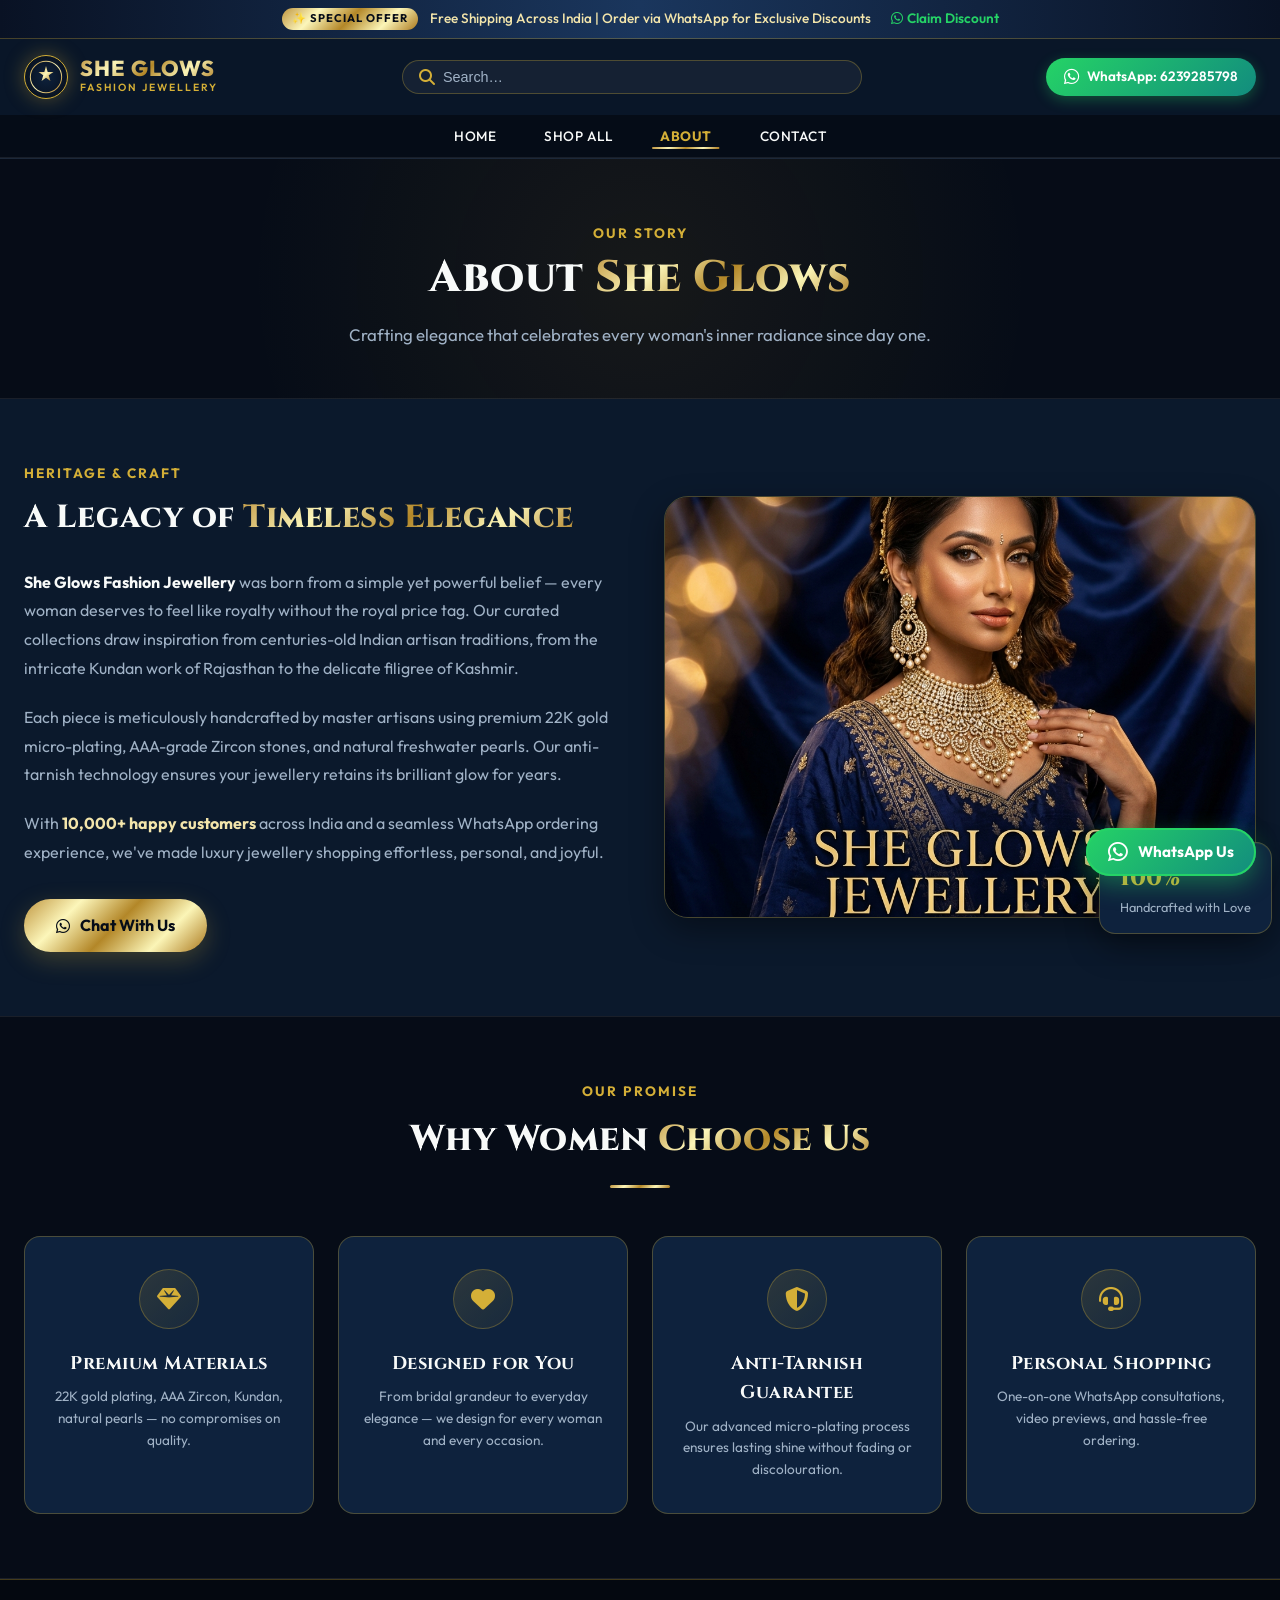
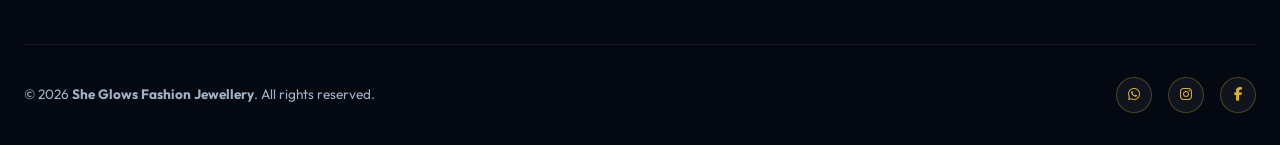
==== about.html @ 3bfb8722 "Initial commit: She Glows luxury e-commerce website with secure admin panel" ====
<!DOCTYPE html>
<html lang="en">
<head>
  <meta charset="UTF-8">
  <meta name="viewport" content="width=device-width, initial-scale=1.0">
  <title>About Us — She Glows Fashion Jewellery</title>
  <meta name="description" content="Learn about She Glows Fashion Jewellery — our heritage, craftsmanship, and mission to make every woman glow with royal handcrafted jewellery.">
  <link rel="icon" type="image/png" href="images/cat_jhumkis.png">
  <link rel="preconnect" href="https://fonts.googleapis.com">
  <link rel="preconnect" href="https://fonts.gstatic.com" crossorigin>
  <link href="https://fonts.googleapis.com/css2?family=Cinzel:wght@400;600;700;800;900&family=Outfit:wght@300;400;500;600;700&display=swap" rel="stylesheet">
  <link rel="stylesheet" href="https://cdnjs.cloudflare.com/ajax/libs/font-awesome/6.4.0/css/all.min.css">
  <link rel="stylesheet" href="css/styles.css">
</head>
<body>

  <!-- Announcement Ticker -->
  <div class="announcement-bar">
    <div class="container ticker-wrap">
      <div class="ticker-content">
        <span class="ticker-badge">✨ Special Offer</span>
        <span>Free Shipping Across India | Order via WhatsApp for Exclusive Discounts</span>
        <a href="https://wa.me/916239285798" target="_blank" class="ticker-wa-link"><i class="fab fa-whatsapp"></i> Claim Discount</a>
      </div>
    </div>
  </div>

  <!-- Header -->
  <header class="main-header">
    <div class="container header-container">
      <a href="index.html" class="brand-logo">
        <div class="logo-emblem"><svg viewBox="0 0 100 100" fill="none"><circle cx="50" cy="50" r="46" stroke="url(#gG)" stroke-width="3"/><path d="M50 18 L55 35 L72 35 L58 45 L63 62 L50 52 L37 62 L42 45 L28 35 L45 35 Z" fill="url(#gG)"/><defs><linearGradient id="gG" x1="0%" y1="0%" x2="100%" y2="100%"><stop offset="0%" stop-color="#BF953F"/><stop offset="50%" stop-color="#FCF6BA"/><stop offset="100%" stop-color="#AA771C"/></linearGradient></defs></svg></div>
        <div class="brand-title-group"><span class="brand-name gold-text">SHE GLOWS</span><span class="brand-tagline">Fashion Jewellery</span></div>
      </a>
      <div class="search-wrapper">
        <div class="search-box"><i class="fas fa-search search-btn"></i><input type="text" id="search-input" class="search-input" placeholder="Search…" autocomplete="off"></div>
        <div id="search-results-dropdown" class="search-results-dropdown"></div>
      </div>
      <div class="header-actions">
        <a href="https://wa.me/916239285798" target="_blank" rel="noopener" class="contact-whatsapp-btn"><i class="fab fa-whatsapp" style="font-size:1.1rem;"></i><span>WhatsApp: 6239285798</span></a>
        <button class="mobile-nav-toggle" onclick="toggleMobileNav()"><i class="fas fa-bars"></i></button>
      </div>
    </div>
    <nav class="category-nav-bar">
      <div class="container">
        <ul class="cat-menu-list">
          <li class="cat-menu-item"><a href="index.html">Home</a></li>
          <li class="cat-menu-item"><a href="shop.html">Shop All</a></li>
          <li class="cat-menu-item"><a href="about.html" class="active-page">About</a></li>
          <li class="cat-menu-item"><a href="contact.html">Contact</a></li>
        </ul>
      </div>
    </nav>
  </header>

  <!-- Page Hero -->
  <section class="page-hero">
    <div class="container">
      <div class="page-hero-content">
        <span class="section-tag">Our Story</span>
        <h1 class="page-hero-title">About <span class="gold-text">She Glows</span></h1>
        <p class="page-hero-subtitle">Crafting elegance that celebrates every woman's inner radiance since day one.</p>
      </div>
    </div>
  </section>

  <!-- About Content -->
  <section style="padding: 4rem 0; background: var(--bg-secondary);">
    <div class="container">
      <div style="display: grid; grid-template-columns: 1fr 1fr; gap: 3rem; align-items: center;">
        <!-- Story Text -->
        <div>
          <span class="section-tag" style="text-align: left; display: block;">Heritage & Craft</span>
          <h2 style="font-family: 'Cinzel'; font-size: 2rem; font-weight: 800; margin-bottom: 1.5rem;">A Legacy of <span class="gold-text">Timeless Elegance</span></h2>
          <p style="color: var(--text-muted); margin-bottom: 1.25rem; line-height: 1.8;">
            <strong style="color: var(--text-light);">She Glows Fashion Jewellery</strong> was born from a simple yet powerful belief — every woman deserves to feel like royalty without the royal price tag. Our curated collections draw inspiration from centuries-old Indian artisan traditions, from the intricate Kundan work of Rajasthan to the delicate filigree of Kashmir.
          </p>
          <p style="color: var(--text-muted); margin-bottom: 1.25rem; line-height: 1.8;">
            Each piece is meticulously handcrafted by master artisans using premium 22K gold micro-plating, AAA-grade Zircon stones, and natural freshwater pearls. Our anti-tarnish technology ensures your jewellery retains its brilliant glow for years.
          </p>
          <p style="color: var(--text-muted); margin-bottom: 2rem; line-height: 1.8;">
            With <strong style="color: var(--gold-secondary);">10,000+ happy customers</strong> across India and a seamless WhatsApp ordering experience, we've made luxury jewellery shopping effortless, personal, and joyful.
          </p>
          <a href="https://wa.me/916239285798?text=Hi%20She%20Glows,%20tell%20me%20more%20about%20your%20brand!" target="_blank" class="btn-gold-primary" style="display: inline-flex;">
            <i class="fab fa-whatsapp"></i> Chat With Us
          </a>
        </div>
        <!-- Visual -->
        <div style="position: relative;">
          <div style="border-radius: var(--radius-lg); overflow: hidden; border: 1px solid var(--border-gold); box-shadow: var(--shadow-card);">
            <img src="images/hero_banner.png" alt="She Glows Artisan Craftsmanship" style="width: 100%; height: 420px; object-fit: cover;">
          </div>
          <div style="position: absolute; bottom: -16px; right: -16px; background: var(--bg-card); border: 1px solid var(--border-gold); padding: 16px 20px; border-radius: var(--radius-md); box-shadow: var(--shadow-card);">
            <div style="font-size: 1.5rem; font-weight: 800; color: var(--gold-primary); font-family: 'Cinzel';">100%</div>
            <div style="font-size: 0.8rem; color: var(--text-muted);">Handcrafted with Love</div>
          </div>
        </div>
      </div>
    </div>
  </section>

  <!-- Values Grid -->
  <section class="features-section">
    <div class="container">
      <div class="section-header">
        <span class="section-tag">Our Promise</span>
        <h2 class="section-title">Why Women <span class="gold-text">Choose Us</span></h2>
        <div class="section-divider"></div>
      </div>
      <div class="features-grid">
        <div class="feature-box">
          <div class="feature-icon-circle"><i class="fas fa-gem"></i></div>
          <h4>Premium Materials</h4>
          <p>22K gold plating, AAA Zircon, Kundan, natural pearls — no compromises on quality.</p>
        </div>
        <div class="feature-box">
          <div class="feature-icon-circle"><i class="fas fa-heart"></i></div>
          <h4>Designed for You</h4>
          <p>From bridal grandeur to everyday elegance — we design for every woman and every occasion.</p>
        </div>
        <div class="feature-box">
          <div class="feature-icon-circle"><i class="fas fa-shield-alt"></i></div>
          <h4>Anti-Tarnish Guarantee</h4>
          <p>Our advanced micro-plating process ensures lasting shine without fading or discolouration.</p>
        </div>
        <div class="feature-box">
          <div class="feature-icon-circle"><i class="fas fa-headset"></i></div>
          <h4>Personal Shopping</h4>
          <p>One-on-one WhatsApp consultations, video previews, and hassle-free ordering.</p>
        </div>
      </div>
    </div>
  </section>

  <!-- Footer (compact) -->
  <footer class="main-footer">
    <div class="container">
      <div class="footer-bottom" style="padding-top: 2rem;">
        <div>© 2026 <strong>She Glows Fashion Jewellery</strong>. All rights reserved.</div>
        <div class="social-links">
          <a href="https://wa.me/916239285798" target="_blank" class="social-icon"><i class="fab fa-whatsapp"></i></a>
          <a href="#" class="social-icon"><i class="fab fa-instagram"></i></a>
          <a href="#" class="social-icon"><i class="fab fa-facebook-f"></i></a>
        </div>
      </div>
    </div>
  </footer>

  <!-- Floating WhatsApp -->
  <div class="floating-whatsapp-widget">
    <div class="wa-pulse"></div>
    <a href="https://wa.me/916239285798" target="_blank" class="floating-wa-btn"><i class="fab fa-whatsapp" style="font-size:1.4rem;"></i><span>WhatsApp Us</span></a>
  </div>

  <script src="js/store.js"></script>
  <script src="js/main.js"></script>
</body>
</html>
---- css/styles.css ----
/* ==========================================================================
   She Glows - Fashion Jewellery (Luxury Landing Page Styles)
   Inspired by Kushal's | Deep Royal Navy & Metallic Gold Palette
   ========================================================================== */

@import url('https://fonts.googleapis.com/css2?family=Cinzel:wght@400;600;700;800;900&family=Outfit:wght@300;400;500;600;700&family=Playfair+Display:ital,wght@0,600;1,400&display=swap');

:root {
  /* Color Tokens */
  --bg-primary: #060C17;
  --bg-secondary: #0B192C;
  --bg-card: #0E223D;
  --bg-card-hover: #132B4C;
  --bg-glass: rgba(11, 25, 44, 0.85);
  
  --gold-primary: #D4AF37;
  --gold-secondary: #F3E5AB;
  --gold-dark: #AA820A;
  --gold-accent: #E2C044;
  --gold-gradient: linear-gradient(135deg, #BF953F 0%, #FCF6BA 25%, #B38728 50%, #FBF5B7 75%, #AA771C 100%);
  --gold-gradient-soft: linear-gradient(135deg, rgba(212, 175, 55, 0.15) 0%, rgba(226, 192, 68, 0.05) 100%);
  --gold-glow: 0 0 20px rgba(212, 175, 55, 0.35);

  --text-light: #F8FAF9;
  --text-muted: #A0B2C6;
  --text-dark: #060C17;

  --border-gold: rgba(212, 175, 55, 0.3);
  --border-gold-bright: rgba(212, 175, 55, 0.8);
  --border-dark: rgba(255, 255, 255, 0.08);

  --radius-sm: 8px;
  --radius-md: 16px;
  --radius-lg: 24px;
  --radius-full: 9999px;

  --transition-fast: 0.2s cubic-bezier(0.4, 0, 0.2, 1);
  --transition-smooth: 0.35s cubic-bezier(0.16, 1, 0.3, 1);
  
  --shadow-card: 0 12px 32px rgba(0, 0, 0, 0.4), inset 0 1px 0 rgba(255, 255, 255, 0.05);
  --shadow-gold: 0 8px 24px rgba(212, 175, 55, 0.25);
}

/* Reset & Base Setup */
*, *::before, *::after {
  box-sizing: border-box;
  margin: 0;
  padding: 0;
}

html {
  scroll-behavior: smooth;
  font-size: 16px;
}

body {
  font-family: 'Outfit', -apple-system, BlinkMacSystemFont, sans-serif;
  background-color: var(--bg-primary);
  color: var(--text-light);
  line-height: 1.6;
  overflow-x: hidden;
  -webkit-font-smoothing: antialiased;
}

h1, h2, h3, h4, h5, .brand-font {
  font-family: 'Cinzel', serif;
  letter-spacing: 0.5px;
}

a {
  color: inherit;
  text-decoration: none;
  transition: var(--transition-fast);
}

button {
  font-family: inherit;
  cursor: pointer;
  border: none;
  outline: none;
  background: none;
}

img {
  max-width: 100%;
  height: auto;
  display: block;
}

/* Custom Scrollbar */
::-webkit-scrollbar {
  width: 8px;
  height: 8px;
}
::-webkit-scrollbar-track {
  background: var(--bg-primary);
}
::-webkit-scrollbar-thumb {
  background: var(--gold-dark);
  border-radius: 4px;
}
::-webkit-scrollbar-thumb:hover {
  background: var(--gold-primary);
}

/* Gold Gradient Text Class */
.gold-text {
  background: var(--gold-gradient);
  -webkit-background-clip: text;
  -webkit-text-fill-color: transparent;
  display: inline-block;
}

/* Container */
.container {
  width: 100%;
  max-width: 1280px;
  margin: 0 auto;
  padding: 0 1.5rem;
}

/* ==========================================================================
   1. Announcement Ticker
   ========================================================================== */
.announcement-bar {
  background: linear-gradient(90deg, #091224 0%, #1A365D 50%, #091224 100%);
  border-bottom: 1px solid var(--border-gold);
  padding: 8px 0;
  font-size: 0.85rem;
  color: var(--gold-secondary);
  font-weight: 500;
  position: relative;
  z-index: 100;
}

.ticker-wrap {
  display: flex;
  align-items: center;
  justify-content: space-between;
}

.ticker-content {
  display: flex;
  align-items: center;
  gap: 12px;
  margin: 0 auto;
  text-align: center;
}

.ticker-badge {
  background: var(--gold-gradient);
  color: var(--bg-primary);
  padding: 2px 10px;
  border-radius: var(--radius-full);
  font-size: 0.7rem;
  font-weight: 700;
  text-transform: uppercase;
  letter-spacing: 1px;
}

.ticker-wa-link {
  color: #25D366;
  font-weight: 600;
  display: inline-flex;
  align-items: center;
  gap: 4px;
  margin-left: 8px;
}
.ticker-wa-link:hover {
  text-decoration: underline;
}

/* ==========================================================================
   2. Header & Navbar
   ========================================================================== */
.main-header {
  position: sticky;
  top: 0;
  z-index: 99;
  background: var(--bg-glass);
  backdrop-filter: blur(16px);
  -webkit-backdrop-filter: blur(16px);
  border-bottom: 1px solid var(--border-dark);
  transition: var(--transition-smooth);
}

.header-container {
  display: flex;
  align-items: center;
  justify-content: space-between;
  padding: 1rem 1.5rem;
  gap: 1.5rem;
}

/* Logo */
.brand-logo {
  display: flex;
  align-items: center;
  gap: 12px;
  text-decoration: none;
}

.logo-emblem {
  width: 44px;
  height: 44px;
  border-radius: 50%;
  background: radial-gradient(circle, var(--bg-card) 0%, var(--bg-primary) 100%);
  border: 1.5px solid var(--gold-primary);
  display: flex;
  align-items: center;
  justify-content: center;
  padding: 4px;
  box-shadow: var(--gold-glow);
  position: relative;
  overflow: hidden;
}

.logo-emblem svg {
  width: 100%;
  height: 100%;
}

.brand-title-group {
  display: flex;
  flex-direction: column;
}

.brand-name {
  font-size: 1.35rem;
  font-weight: 800;
  line-height: 1.1;
  letter-spacing: 1px;
}

.brand-tagline {
  font-size: 0.65rem;
  text-transform: uppercase;
  letter-spacing: 2px;
  color: var(--gold-primary);
  font-weight: 600;
}

/* Search Bar */
.search-wrapper {
  flex: 1;
  max-width: 460px;
  position: relative;
}

.search-box {
  display: flex;
  align-items: center;
  background: rgba(255, 255, 255, 0.05);
  border: 1px solid var(--border-gold);
  border-radius: var(--radius-full);
  padding: 8px 16px;
  transition: var(--transition-fast);
}

.search-box:focus-within {
  background: rgba(255, 255, 255, 0.08);
  border-color: var(--gold-primary);
  box-shadow: var(--gold-glow);
}

.search-input {
  width: 100%;
  background: transparent;
  border: none;
  outline: none;
  color: var(--text-light);
  font-size: 0.9rem;
  padding-left: 8px;
}

.search-input::placeholder {
  color: var(--text-muted);
}

.search-btn {
  color: var(--gold-primary);
  display: flex;
  align-items: center;
  justify-content: center;
}

/* Search Auto-suggest Dropdown */
.search-results-dropdown {
  position: absolute;
  top: calc(100% + 8px);
  left: 0;
  right: 0;
  background: var(--bg-card);
  border: 1px solid var(--border-gold);
  border-radius: var(--radius-md);
  box-shadow: var(--shadow-card);
  max-height: 360px;
  overflow-y: auto;
  display: none;
  z-index: 150;
  padding: 8px 0;
}
.search-results-dropdown.active {
  display: block;
}

.search-result-item {
  display: flex;
  align-items: center;
  gap: 12px;
  padding: 10px 16px;
  border-bottom: 1px solid var(--border-dark);
  cursor: pointer;
  transition: var(--transition-fast);
}
.search-result-item:hover {
  background: rgba(212, 175, 55, 0.1);
}
.search-result-thumb {
  width: 40px;
  height: 40px;
  border-radius: 8px;
  object-fit: cover;
  border: 1px solid var(--border-gold);
}

/* Header Right Actions */
.header-actions {
  display: flex;
  align-items: center;
  gap: 1.25rem;
}

.contact-whatsapp-btn {
  display: inline-flex;
  align-items: center;
  gap: 8px;
  background: linear-gradient(135deg, #25D366 0%, #128C7E 100%);
  color: #fff;
  padding: 8px 18px;
  border-radius: var(--radius-full);
  font-weight: 600;
  font-size: 0.85rem;
  box-shadow: 0 4px 14px rgba(37, 211, 102, 0.3);
  transition: var(--transition-smooth);
}

.contact-whatsapp-btn:hover {
  transform: translateY(-2px);
  box-shadow: 0 6px 20px rgba(37, 211, 102, 0.45);
}

.icon-action-btn {
  position: relative;
  color: var(--text-light);
  font-size: 1.2rem;
  padding: 8px;
  border-radius: 50%;
  background: rgba(255, 255, 255, 0.04);
  transition: var(--transition-fast);
}
.icon-action-btn:hover {
  color: var(--gold-primary);
  background: rgba(212, 175, 55, 0.15);
}
.badge-count {
  position: absolute;
  top: 2px;
  right: 2px;
  background: var(--gold-gradient);
  color: var(--bg-primary);
  font-size: 0.65rem;
  font-weight: 800;
  width: 18px;
  height: 18px;
  border-radius: 50%;
  display: flex;
  align-items: center;
  justify-content: center;
}

.mobile-nav-toggle {
  display: none;
  font-size: 1.5rem;
  color: var(--gold-primary);
}

/* Sub Navigation Menu */
.category-nav-bar {
  background: rgba(6, 12, 23, 0.95);
  border-bottom: 1px solid var(--border-dark);
  padding: 0.5rem 0;
}

.cat-menu-list {
  display: flex;
  align-items: center;
  justify-content: center;
  gap: 2rem;
  list-style: none;
}

.cat-menu-item a {
  font-size: 0.85rem;
  font-weight: 500;
  letter-spacing: 0.5px;
  color: var(--text-light);
  padding: 4px 8px;
  position: relative;
  text-transform: uppercase;
}

.cat-menu-item a::after {
  content: '';
  position: absolute;
  bottom: 0;
  left: 50%;
  width: 0;
  height: 2px;
  background: var(--gold-gradient);
  transition: var(--transition-fast);
  transform: translateX(-50%);
}

.cat-menu-item a:hover {
  color: var(--gold-primary);
}

.cat-menu-item a:hover::after {
  width: 100%;
}

.cat-menu-item.highlight a {
  color: var(--gold-accent);
  font-weight: 700;
}

/* ==========================================================================
   3. Hero Section
   ========================================================================== */
.hero-section {
  position: relative;
  min-height: 560px;
  display: flex;
  align-items: center;
  padding: 4rem 0;
  background: radial-gradient(circle at 70% 40%, rgba(212, 175, 55, 0.12) 0%, transparent 60%),
              linear-gradient(180deg, var(--bg-primary) 0%, var(--bg-secondary) 100%);
  overflow: hidden;
}

.hero-bg-glow {
  position: absolute;
  top: -100px;
  right: -100px;
  width: 600px;
  height: 600px;
  background: radial-gradient(circle, rgba(212, 175, 55, 0.15) 0%, transparent 70%);
  pointer-events: none;
  filter: blur(40px);
}

.hero-grid {
  display: grid;
  grid-template-columns: 1fr 1fr;
  align-items: center;
  gap: 3rem;
}

.hero-badge {
  display: inline-flex;
  align-items: center;
  gap: 8px;
  padding: 6px 16px;
  border-radius: var(--radius-full);
  background: var(--gold-gradient-soft);
  border: 1px solid var(--border-gold);
  color: var(--gold-secondary);
  font-size: 0.85rem;
  font-weight: 600;
  margin-bottom: 1.5rem;
}

.hero-title {
  font-size: 3.25rem;
  font-weight: 800;
  line-height: 1.15;
  margin-bottom: 1.25rem;
}

.hero-subtitle {
  font-size: 1.15rem;
  color: var(--text-muted);
  margin-bottom: 2rem;
  max-width: 500px;
}

.hero-cta-group {
  display: flex;
  align-items: center;
  gap: 1rem;
  flex-wrap: wrap;
  margin-bottom: 2.5rem;
}

.btn-gold-primary {
  display: inline-flex;
  align-items: center;
  gap: 10px;
  background: var(--gold-gradient);
  color: var(--bg-primary);
  padding: 14px 32px;
  border-radius: var(--radius-full);
  font-weight: 700;
  font-size: 1rem;
  box-shadow: var(--shadow-gold);
  transition: var(--transition-smooth);
}
.btn-gold-primary:hover {
  transform: translateY(-3px);
  box-shadow: 0 12px 30px rgba(212, 175, 55, 0.45);
}

.btn-outline-gold {
  display: inline-flex;
  align-items: center;
  gap: 8px;
  border: 1.5px solid var(--gold-primary);
  color: var(--gold-primary);
  padding: 13px 28px;
  border-radius: var(--radius-full);
  font-weight: 600;
  font-size: 0.95rem;
  transition: var(--transition-smooth);
}
.btn-outline-gold:hover {
  background: rgba(212, 175, 55, 0.15);
  color: #fff;
}

.hero-stats {
  display: flex;
  align-items: center;
  gap: 2.5rem;
  padding-top: 1.5rem;
  border-top: 1px solid var(--border-dark);
}

.stat-item h3 {
  font-size: 1.75rem;
  font-weight: 800;
  color: var(--gold-primary);
  line-height: 1;
}

.stat-item p {
  font-size: 0.8rem;
  color: var(--text-muted);
  text-transform: uppercase;
  letter-spacing: 0.5px;
  margin-top: 4px;
}

/* Hero Visual Banner Frame */
.hero-image-wrapper {
  position: relative;
}

.hero-frame {
  position: relative;
  border-radius: var(--radius-lg);
  overflow: hidden;
  border: 1px solid var(--border-gold);
  box-shadow: 0 20px 50px rgba(0, 0, 0, 0.6), 0 0 30px rgba(212, 175, 55, 0.2);
}

.hero-frame img {
  width: 100%;
  height: 480px;
  object-fit: cover;
  transition: transform 0.8s ease;
}

.hero-frame:hover img {
  transform: scale(1.03);
}

.hero-float-badge {
  position: absolute;
  bottom: -20px;
  left: -20px;
  background: var(--bg-card);
  border: 1px solid var(--border-gold);
  padding: 14px 20px;
  border-radius: var(--radius-md);
  box-shadow: var(--shadow-card);
  display: flex;
  align-items: center;
  gap: 12px;
  z-index: 10;
}

.badge-icon {
  width: 40px;
  height: 40px;
  border-radius: 50%;
  background: var(--gold-gradient-soft);
  color: var(--gold-primary);
  display: flex;
  align-items: center;
  justify-content: center;
  font-size: 1.2rem;
}

/* ==========================================================================
   4. Categories Grid (Kushal's Style UI)
   ========================================================================== */
.categories-section {
  padding: 4rem 0;
  background: var(--bg-primary);
  position: relative;
}

.section-header {
  text-align: center;
  margin-bottom: 3rem;
}

.section-tag {
  color: var(--gold-primary);
  font-size: 0.85rem;
  font-weight: 700;
  text-transform: uppercase;
  letter-spacing: 2px;
  margin-bottom: 0.5rem;
  display: block;
}

.section-title {
  font-size: 2.25rem;
  font-weight: 800;
  color: var(--text-light);
}

.section-divider {
  width: 60px;
  height: 3px;
  background: var(--gold-gradient);
  margin: 1rem auto 0;
  border-radius: 2px;
}

.categories-grid {
  display: grid;
  grid-template-columns: repeat(7, 1fr);
  gap: 1.25rem;
}

.category-card {
  display: flex;
  flex-direction: column;
  align-items: center;
  text-align: center;
  cursor: pointer;
}

.category-avatar-wrap {
  width: 110px;
  height: 110px;
  border-radius: 50%;
  padding: 4px;
  background: var(--bg-card);
  border: 1.5px solid var(--border-gold);
  box-shadow: var(--shadow-card);
  transition: var(--transition-smooth);
  position: relative;
  overflow: hidden;
  margin-bottom: 1rem;
}

.category-avatar-wrap img {
  width: 100%;
  height: 100%;
  border-radius: 50%;
  object-fit: cover;
  transition: transform 0.5s ease;
}

.category-card:hover .category-avatar-wrap {
  border-color: var(--gold-primary);
  box-shadow: var(--gold-glow);
  transform: translateY(-6px);
}

.category-card:hover img {
  transform: scale(1.1);
}

.category-name {
  font-size: 0.95rem;
  font-weight: 600;
  color: var(--text-light);
  transition: var(--transition-fast);
}

.category-card:hover .category-name {
  color: var(--gold-primary);
}

/* ==========================================================================
   5. Featured Collections & Product Grid
   ========================================================================== */
.products-section {
  padding: 4rem 0;
  background: var(--bg-secondary);
  position: relative;
}

/* Category Filter Tabs */
.filter-tabs-wrapper {
  display: flex;
  justify-content: center;
  gap: 0.75rem;
  margin-bottom: 2.5rem;
  flex-wrap: wrap;
}

.tab-btn {
  padding: 10px 22px;
  border-radius: var(--radius-full);
  background: rgba(255, 255, 255, 0.03);
  border: 1px solid var(--border-dark);
  color: var(--text-muted);
  font-size: 0.9rem;
  font-weight: 500;
  transition: var(--transition-fast);
}

.tab-btn:hover {
  border-color: var(--border-gold);
  color: var(--text-light);
}

.tab-btn.active {
  background: var(--gold-gradient);
  color: var(--bg-primary);
  border-color: transparent;
  font-weight: 700;
  box-shadow: var(--shadow-gold);
}

/* Products Grid Layout */
.products-grid {
  display: grid;
  grid-template-columns: repeat(4, 1fr);
  gap: 1.75rem;
}

.product-card {
  background: var(--bg-card);
  border: 1px solid var(--border-gold);
  border-radius: var(--radius-md);
  overflow: hidden;
  box-shadow: var(--shadow-card);
  transition: var(--transition-smooth);
  position: relative;
  display: flex;
  flex-direction: column;
}

.product-card:hover {
  transform: translateY(-8px);
  border-color: var(--gold-primary);
  box-shadow: 0 16px 36px rgba(0, 0, 0, 0.5), 0 0 25px rgba(212, 175, 55, 0.25);
}

.product-image-box {
  position: relative;
  aspect-ratio: 1 / 1;
  overflow: hidden;
  background: #060C17;
}

.product-image-box img {
  width: 100%;
  height: 100%;
  object-fit: cover;
  transition: transform 0.6s ease;
}

.product-card:hover .product-image-box img {
  transform: scale(1.08);
}

.product-tag {
  position: absolute;
  top: 12px;
  left: 12px;
  background: var(--gold-gradient);
  color: var(--bg-primary);
  font-size: 0.7rem;
  font-weight: 800;
  text-transform: uppercase;
  padding: 4px 10px;
  border-radius: 4px;
  letter-spacing: 0.5px;
  z-index: 2;
}

.wishlist-heart-btn {
  position: absolute;
  top: 12px;
  right: 12px;
  width: 34px;
  height: 34px;
  border-radius: 50%;
  background: rgba(6, 12, 23, 0.6);
  backdrop-filter: blur(8px);
  border: 1px solid var(--border-gold);
  color: var(--text-light);
  display: flex;
  align-items: center;
  justify-content: center;
  z-index: 2;
  transition: var(--transition-fast);
}

.wishlist-heart-btn:hover, .wishlist-heart-btn.active {
  color: #FF4757;
  background: rgba(255, 71, 87, 0.15);
  border-color: #FF4757;
}

.quick-view-overlay-btn {
  position: absolute;
  bottom: -40px;
  left: 0;
  right: 0;
  background: rgba(11, 25, 44, 0.95);
  border-top: 1px solid var(--border-gold);
  color: var(--gold-primary);
  padding: 10px 0;
  text-align: center;
  font-size: 0.85rem;
  font-weight: 600;
  transition: bottom 0.3s ease;
}

.product-card:hover .quick-view-overlay-btn {
  bottom: 0;
}

.product-content {
  padding: 1.25rem;
  display: flex;
  flex-direction: column;
  flex: 1;
}

.product-category-sub {
  font-size: 0.75rem;
  color: var(--gold-primary);
  text-transform: uppercase;
  letter-spacing: 1px;
  margin-bottom: 4px;
}

.product-title {
  font-size: 1.05rem;
  font-weight: 700;
  color: var(--text-light);
  margin-bottom: 8px;
  line-height: 1.3;
}

.rating-row {
  display: flex;
  align-items: center;
  gap: 6px;
  font-size: 0.8rem;
  margin-bottom: 12px;
}

.stars {
  color: var(--gold-accent);
}

.rating-count {
  color: var(--text-muted);
}

.price-row {
  display: flex;
  align-items: baseline;
  gap: 8px;
  margin-bottom: 1.25rem;
  margin-top: auto;
}

.price-current {
  font-size: 1.25rem;
  font-weight: 800;
  color: var(--gold-secondary);
}

.price-mrp {
  font-size: 0.85rem;
  color: var(--text-muted);
  text-decoration: line-through;
}

.price-discount {
  font-size: 0.75rem;
  color: #2ED573;
  font-weight: 700;
}

.btn-book-wa {
  display: flex;
  align-items: center;
  justify-content: center;
  gap: 8px;
  width: 100%;
  background: linear-gradient(135deg, #25D366 0%, #128C7E 100%);
  color: #fff;
  padding: 10px 0;
  border-radius: var(--radius-sm);
  font-weight: 700;
  font-size: 0.9rem;
  box-shadow: 0 4px 12px rgba(37, 211, 102, 0.25);
  transition: var(--transition-fast);
}

.btn-book-wa:hover {
  background: linear-gradient(135deg, #22C55E 0%, #0E9F6E 100%);
  box-shadow: 0 6px 18px rgba(37, 211, 102, 0.4);
}

/* ==========================================================================
   6. Luxury Features Section ("Why She Glows")
   ========================================================================== */
.features-section {
  padding: 4rem 0;
  background: var(--bg-primary);
  border-top: 1px solid var(--border-dark);
  border-bottom: 1px solid var(--border-dark);
}

.features-grid {
  display: grid;
  grid-template-columns: repeat(4, 1fr);
  gap: 1.5rem;
}

.feature-box {
  background: var(--bg-card);
  border: 1px solid var(--border-gold);
  border-radius: var(--radius-md);
  padding: 2rem 1.5rem;
  text-align: center;
  transition: var(--transition-smooth);
}

.feature-box:hover {
  transform: translateY(-5px);
  border-color: var(--gold-primary);
  box-shadow: var(--shadow-gold);
}

.feature-icon-circle {
  width: 60px;
  height: 60px;
  border-radius: 50%;
  background: var(--gold-gradient-soft);
  border: 1px solid var(--border-gold);
  color: var(--gold-primary);
  display: flex;
  align-items: center;
  justify-content: center;
  font-size: 1.5rem;
  margin: 0 auto 1.25rem;
}

.feature-box h4 {
  font-size: 1.15rem;
  font-weight: 700;
  margin-bottom: 0.5rem;
  color: var(--text-light);
}

.feature-box p {
  font-size: 0.85rem;
  color: var(--text-muted);
}

/* ==========================================================================
   7. Customer Testimonials
   ========================================================================== */
.testimonials-section {
  padding: 4rem 0;
  background: var(--bg-secondary);
}

.testimonials-grid {
  display: grid;
  grid-template-columns: repeat(3, 1fr);
  gap: 1.75rem;
}

.testimonial-card {
  background: var(--bg-card);
  border: 1px solid var(--border-dark);
  border-radius: var(--radius-md);
  padding: 1.75rem;
  position: relative;
  transition: var(--transition-fast);
}

.testimonial-card:hover {
  border-color: var(--border-gold);
}

.quote-icon {
  font-size: 2rem;
  color: var(--gold-primary);
  line-height: 1;
  margin-bottom: 0.75rem;
}

.testimonial-text {
  font-size: 0.95rem;
  color: var(--text-light);
  font-style: italic;
  margin-bottom: 1.25rem;
}

.user-info {
  display: flex;
  align-items: center;
  gap: 12px;
}

.user-avatar {
  width: 44px;
  height: 44px;
  border-radius: 50%;
  background: var(--gold-gradient);
  color: var(--bg-primary);
  display: flex;
  align-items: center;
  justify-content: center;
  font-weight: 800;
}

.user-details h5 {
  font-size: 0.95rem;
  font-weight: 700;
  color: var(--text-light);
}

.user-details span {
  font-size: 0.75rem;
  color: var(--text-muted);
}

/* ==========================================================================
   8. Floating Action Widget (WhatsApp Sticky)
   ========================================================================== */
.floating-whatsapp-widget {
  position: fixed;
  bottom: 24px;
  right: 24px;
  z-index: 200;
  display: flex;
  align-items: center;
  gap: 10px;
}

.floating-wa-btn {
  display: flex;
  align-items: center;
  gap: 10px;
  background: linear-gradient(135deg, #25D366 0%, #128C7E 100%);
  color: #fff;
  padding: 12px 22px;
  border-radius: var(--radius-full);
  font-weight: 700;
  font-size: 0.95rem;
  box-shadow: 0 8px 24px rgba(37, 211, 102, 0.4);
  transition: var(--transition-smooth);
}

.floating-wa-btn:hover {
  transform: scale(1.05);
  box-shadow: 0 12px 32px rgba(37, 211, 102, 0.6);
}

.wa-pulse {
  position: absolute;
  top: 0;
  right: 0;
  bottom: 0;
  left: 0;
  border-radius: var(--radius-full);
  border: 2px solid #25D366;
  animation: pulseWa 2s infinite;
  pointer-events: none;
}

@keyframes pulseWa {
  0% { transform: scale(1); opacity: 0.8; }
  100% { transform: scale(1.3); opacity: 0; }
}

/* ==========================================================================
   9. Quick View & Order Modal
   ========================================================================== */
.modal-overlay {
  position: fixed;
  top: 0;
  left: 0;
  right: 0;
  bottom: 0;
  background: rgba(6, 12, 23, 0.85);
  backdrop-filter: blur(8px);
  z-index: 300;
  display: flex;
  align-items: center;
  justify-content: center;
  opacity: 0;
  pointer-events: none;
  transition: opacity 0.3s ease;
  padding: 1.5rem;
}

.modal-overlay.active {
  opacity: 1;
  pointer-events: auto;
}

.modal-container {
  background: var(--bg-card);
  border: 1.5px solid var(--border-gold);
  border-radius: var(--radius-lg);
  max-width: 780px;
  width: 100%;
  max-height: 90vh;
  overflow-y: auto;
  box-shadow: var(--shadow-card), var(--gold-glow);
  position: relative;
  transform: translateY(20px);
  transition: transform 0.3s ease;
}

.modal-overlay.active .modal-container {
  transform: translateY(0);
}

.modal-close-btn {
  position: absolute;
  top: 16px;
  right: 16px;
  background: rgba(255, 255, 255, 0.1);
  color: var(--text-light);
  width: 36px;
  height: 36px;
  border-radius: 50%;
  display: flex;
  align-items: center;
  justify-content: center;
  font-size: 1.2rem;
  z-index: 10;
  transition: var(--transition-fast);
}

.modal-close-btn:hover {
  background: var(--gold-primary);
  color: var(--bg-primary);
}

.modal-body {
  display: grid;
  grid-template-columns: 1fr 1fr;
  gap: 2rem;
  padding: 2rem;
}

.modal-product-img {
  width: 100%;
  aspect-ratio: 1 / 1;
  object-fit: cover;
  border-radius: var(--radius-md);
  border: 1px solid var(--border-gold);
}

.modal-product-info {
  display: flex;
  flex-direction: column;
}

.modal-product-title {
  font-size: 1.5rem;
  font-weight: 800;
  color: var(--text-light);
  margin-bottom: 0.5rem;
}

.modal-price-tag {
  font-size: 1.4rem;
  font-weight: 800;
  color: var(--gold-secondary);
  margin-bottom: 1rem;
}

.modal-desc {
  font-size: 0.85rem;
  color: var(--text-muted);
  margin-bottom: 1.5rem;
}

.modal-notes-field {
  width: 100%;
  background: rgba(255, 255, 255, 0.05);
  border: 1px solid var(--border-gold);
  border-radius: var(--radius-sm);
  padding: 10px;
  color: #fff;
  font-size: 0.85rem;
  margin-bottom: 1.5rem;
  resize: none;
}

/* ==========================================================================
   10. Footer Section
   ========================================================================== */
.main-footer {
  background: #040810;
  border-top: 1px solid var(--border-gold);
  padding: 4rem 0 2rem;
}

.footer-grid {
  display: grid;
  grid-template-columns: 2fr 1fr 1fr 1.5fr;
  gap: 3rem;
  margin-bottom: 3rem;
}

.footer-brand p {
  color: var(--text-muted);
  font-size: 0.9rem;
  margin: 1rem 0 1.5rem;
  max-width: 320px;
}

.footer-heading {
  font-size: 1.1rem;
  font-weight: 700;
  color: var(--gold-secondary);
  margin-bottom: 1.25rem;
  position: relative;
}

.footer-links {
  list-style: none;
}

.footer-links li {
  margin-bottom: 0.75rem;
}

.footer-links a {
  color: var(--text-muted);
  font-size: 0.9rem;
}

.footer-links a:hover {
  color: var(--gold-primary);
  padding-left: 4px;
}

.contact-card-box {
  background: var(--bg-card);
  border: 1px solid var(--border-gold);
  border-radius: var(--radius-md);
  padding: 1.25rem;
}

.contact-card-box p {
  font-size: 0.85rem;
  color: var(--text-muted);
  margin-bottom: 1rem;
}

.footer-bottom {
  padding-top: 2rem;
  border-top: 1px solid var(--border-dark);
  display: flex;
  align-items: center;
  justify-content: space-between;
  font-size: 0.85rem;
  color: var(--text-muted);
}

.social-links {
  display: flex;
  gap: 1rem;
}

.social-icon {
  width: 36px;
  height: 36px;
  border-radius: 50%;
  background: rgba(255, 255, 255, 0.05);
  border: 1px solid var(--border-gold);
  color: var(--gold-primary);
  display: flex;
  align-items: center;
  justify-content: center;
  transition: var(--transition-fast);
}

.social-icon:hover {
  background: var(--gold-gradient);
  color: var(--bg-primary);
}

/* ==========================================================================
   11. Media Queries (Mobile & Tablet Responsiveness)
   ========================================================================== */
@media (max-width: 1024px) {
  .categories-grid {
    grid-template-columns: repeat(4, 1fr);
    gap: 1rem;
  }
  .products-grid {
    grid-template-columns: repeat(3, 1fr);
  }
  .footer-grid {
    grid-template-columns: 1fr 1fr;
    gap: 2rem;
  }
}

@media (max-width: 768px) {
  .hero-grid {
    grid-template-columns: 1fr;
    text-align: center;
  }
  .hero-title {
    font-size: 2.25rem;
  }
  .hero-cta-group {
    justify-content: center;
  }
  .hero-stats {
    justify-content: center;
  }
  .categories-grid {
    grid-template-columns: repeat(3, 1fr);
  }
  .products-grid {
    grid-template-columns: repeat(2, 1fr);
  }
  .features-grid {
    grid-template-columns: repeat(2, 1fr);
  }
  .testimonials-grid {
    grid-template-columns: 1fr;
  }
  .mobile-nav-toggle {
    display: block;
  }
  .category-nav-bar {
    display: none;
    position: absolute;
    top: 100%;
    left: 0;
    right: 0;
    box-shadow: 0 10px 30px rgba(0, 0, 0, 0.5);
  }
  .cat-menu-list {
    flex-direction: column;
    gap: 0.75rem;
    padding: 1rem 0;
  }
  .search-wrapper {
    max-width: 200px;
  }
  .contact-whatsapp-btn span {
    display: none;
  }
}

@media (max-width: 480px) {
  .categories-grid {
    grid-template-columns: repeat(2, 1fr);
  }
  .products-grid {
    grid-template-columns: 1fr;
  }
  .features-grid {
    grid-template-columns: 1fr;
  }
  .footer-grid {
    grid-template-columns: 1fr;
  }
  .modal-body {
    grid-template-columns: 1fr;
  }
}

/* ==========================================================================
   12. Multi-Page Layout Additions
   ========================================================================== */

/* Active page indicator in nav */
.active-page {
  color: var(--gold-primary) !important;
  font-weight: 700 !important;
}

.active-page::after {
  width: 100% !important;
}

/* Page Hero (inner pages) */
.page-hero {
  padding: 4rem 0 3rem;
  background:
    radial-gradient(circle at 50% 50%, rgba(212, 175, 55, 0.08) 0%, transparent 60%),
    var(--bg-primary);
  border-bottom: 1px solid var(--border-dark);
  text-align: center;
}

.page-hero-content {
  max-width: 640px;
  margin: 0 auto;
}

.page-hero-title {
  font-family: 'Cinzel', serif;
  font-size: 2.75rem;
  font-weight: 800;
  line-height: 1.2;
  margin-bottom: 1rem;
  color: var(--text-light);
}

.page-hero-subtitle {
  font-size: 1.05rem;
  color: var(--text-muted);
  line-height: 1.7;
}

/* Scroll Reveal Animations */
.scroll-reveal {
  opacity: 0;
  transform: translateY(24px);
  transition: opacity 0.6s ease, transform 0.6s ease;
}

.scroll-reveal.revealed {
  opacity: 1;
  transform: translateY(0);
}

/* Responsive: About/Contact two-column layouts collapse */
@media (max-width: 768px) {
  [style*="grid-template-columns: 1fr 1fr"] {
    grid-template-columns: 1fr !important;
  }
  .page-hero-title {
    font-size: 2rem;
  }
}
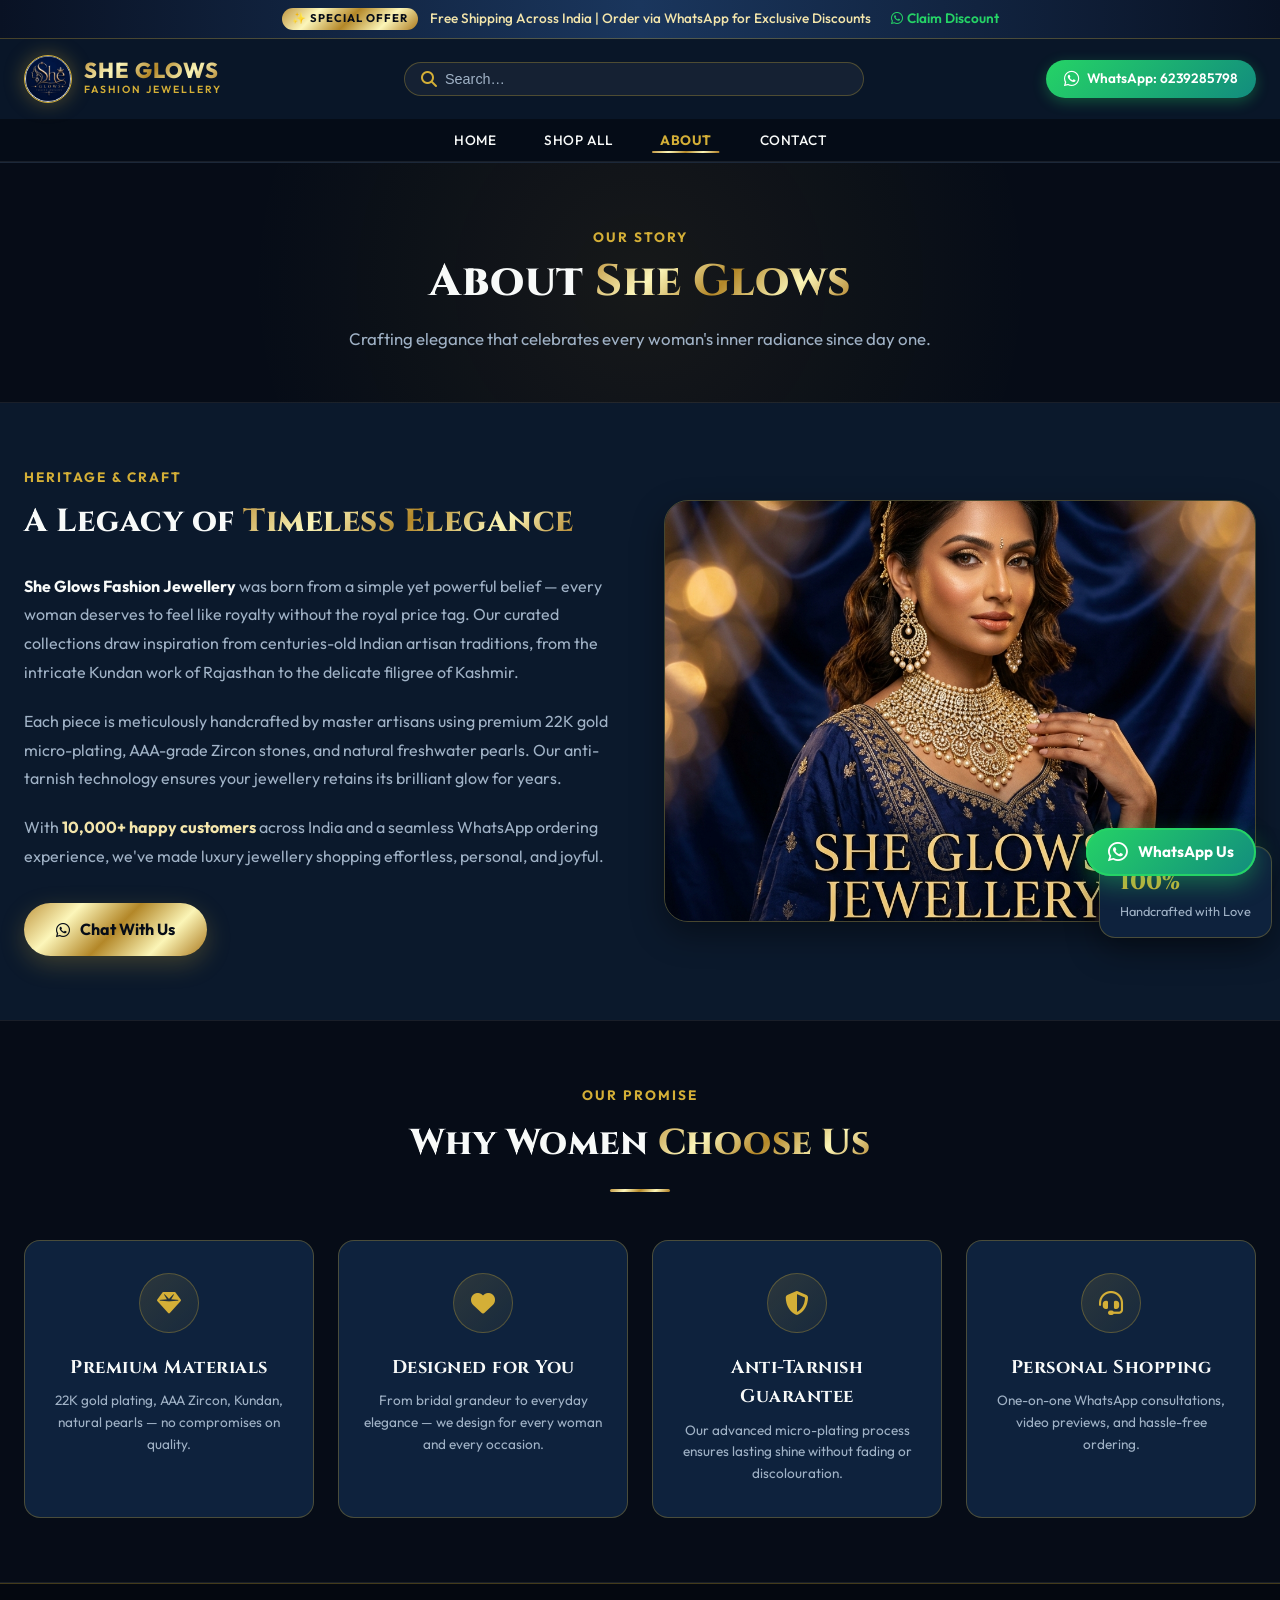
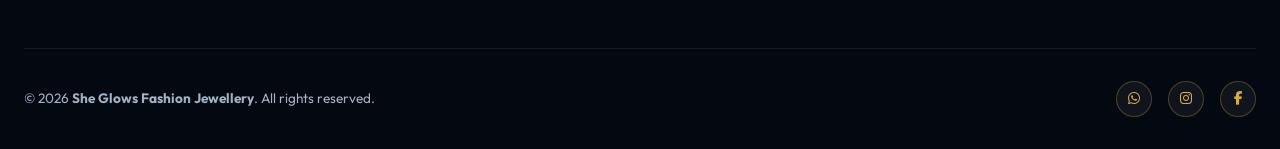
==== commit 69acdc45: "Add custom luxury brand logo to header, footer, and admin panel" ====
--- a/about.html
+++ b/about.html
@@ -29,7 +29,7 @@
   <header class="main-header">
     <div class="container header-container">
       <a href="index.html" class="brand-logo">
-        <div class="logo-emblem"><svg viewBox="0 0 100 100" fill="none"><circle cx="50" cy="50" r="46" stroke="url(#gG)" stroke-width="3"/><path d="M50 18 L55 35 L72 35 L58 45 L63 62 L50 52 L37 62 L42 45 L28 35 L45 35 Z" fill="url(#gG)"/><defs><linearGradient id="gG" x1="0%" y1="0%" x2="100%" y2="100%"><stop offset="0%" stop-color="#BF953F"/><stop offset="50%" stop-color="#FCF6BA"/><stop offset="100%" stop-color="#AA771C"/></linearGradient></defs></svg></div>
+        <div class="logo-emblem"><img src="images/logo.jpg" alt="She Glows Logo" class="brand-logo-img"></div>
         <div class="brand-title-group"><span class="brand-name gold-text">SHE GLOWS</span><span class="brand-tagline">Fashion Jewellery</span></div>
       </a>
       <div class="search-wrapper">
--- a/css/styles.css
+++ b/css/styles.css
@@ -201,23 +201,26 @@
 }
 
 .logo-emblem {
-  width: 44px;
-  height: 44px;
+  width: 48px;
+  height: 48px;
   border-radius: 50%;
-  background: radial-gradient(circle, var(--bg-card) 0%, var(--bg-primary) 100%);
   border: 1.5px solid var(--gold-primary);
   display: flex;
   align-items: center;
   justify-content: center;
-  padding: 4px;
+  padding: 0;
   box-shadow: var(--gold-glow);
   position: relative;
   overflow: hidden;
-}
-
-.logo-emblem svg {
+  background: var(--bg-card);
+  flex-shrink: 0;
+}
+
+.brand-logo-img {
   width: 100%;
   height: 100%;
+  object-fit: cover;
+  border-radius: 50%;
 }
 
 .brand-title-group {
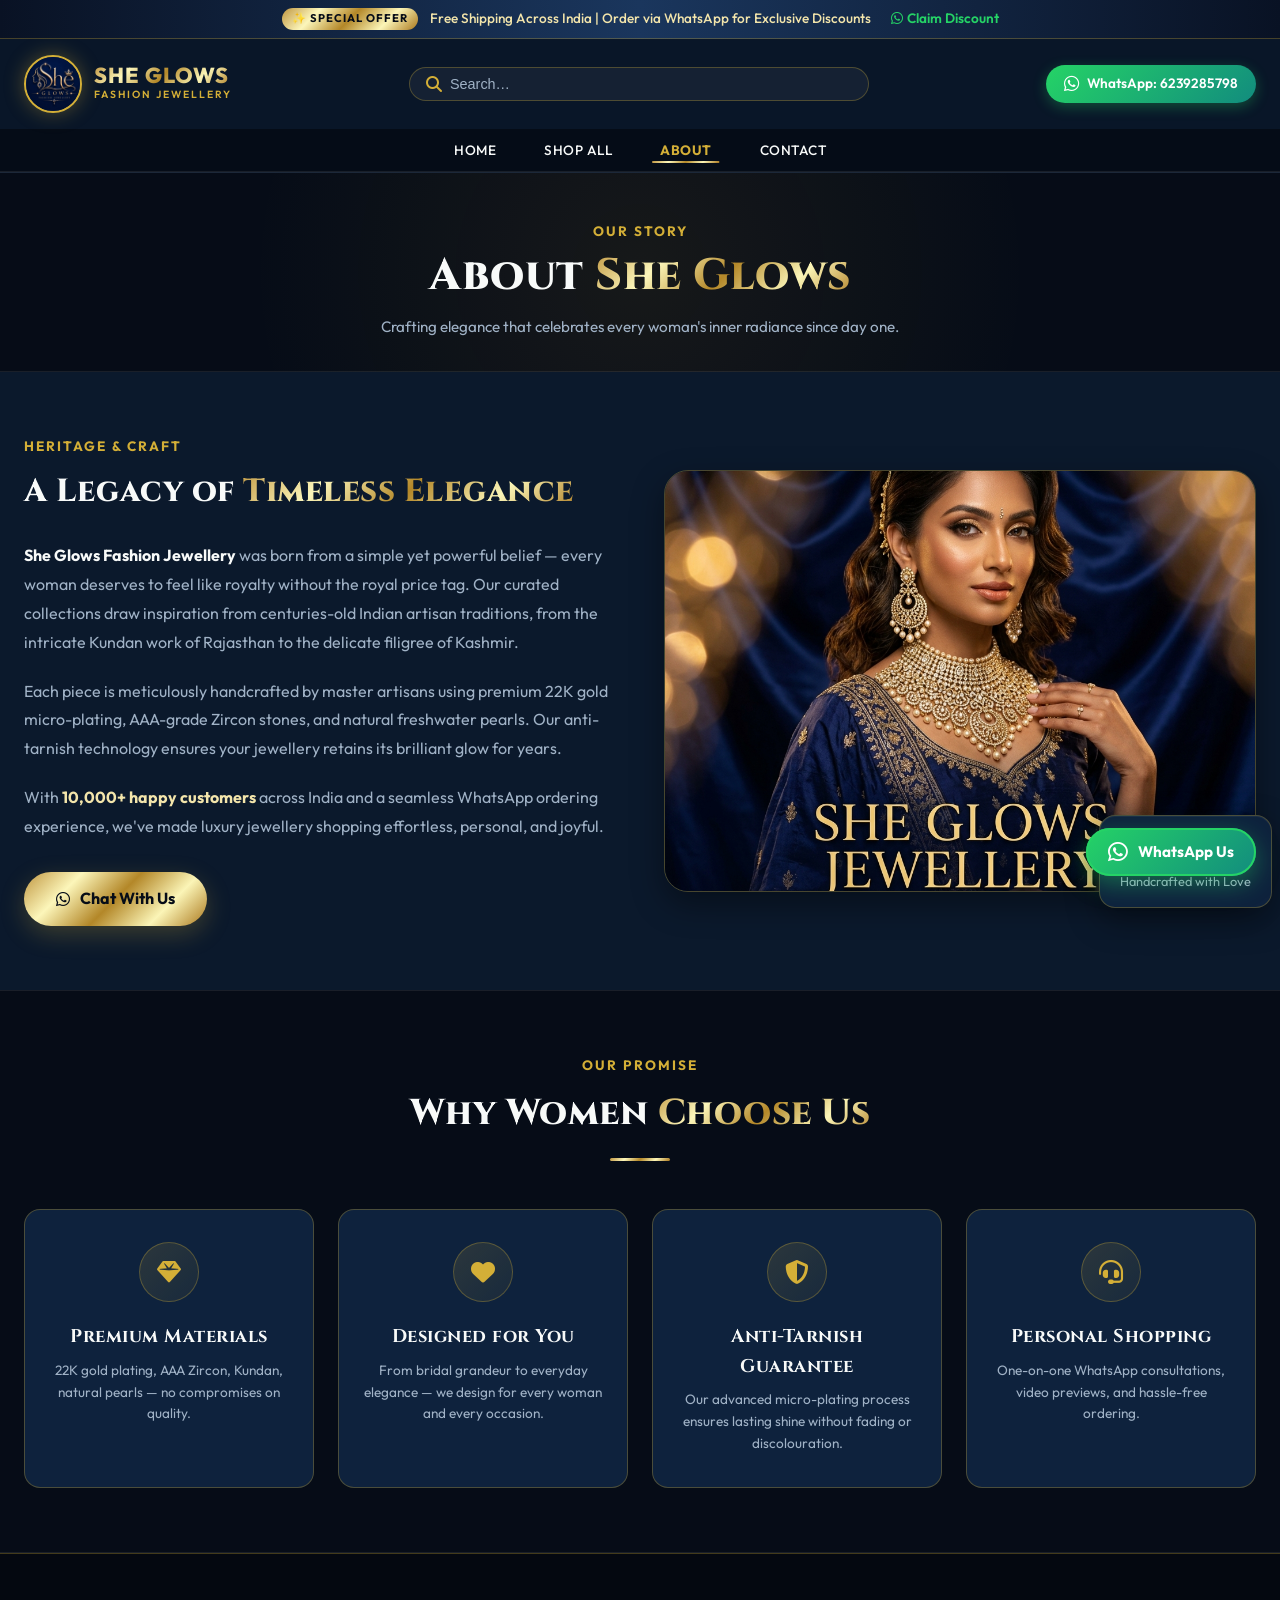
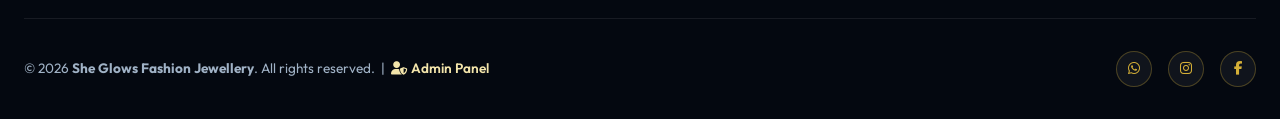
==== commit 0a734e39: "Expand brand logo emblem dimensions & add explicit Admin Panel links across all page footers" ====
--- a/about.html
+++ b/about.html
@@ -132,11 +132,10 @@
     </div>
   </section>
 
-  <!-- Footer (compact) -->
   <footer class="main-footer">
     <div class="container">
       <div class="footer-bottom" style="padding-top: 2rem;">
-        <div>© 2026 <strong>She Glows Fashion Jewellery</strong>. All rights reserved.</div>
+        <div>© 2026 <strong>She Glows Fashion Jewellery</strong>. All rights reserved. &nbsp;|&nbsp; <a href="admin/login.html" style="color:var(--gold-secondary); font-weight:600;"><i class="fas fa-user-shield"></i> Admin Panel</a></div>
         <div class="social-links">
           <a href="https://wa.me/916239285798" target="_blank" class="social-icon"><i class="fab fa-whatsapp"></i></a>
           <a href="#" class="social-icon"><i class="fab fa-instagram"></i></a>
--- a/css/styles.css
+++ b/css/styles.css
@@ -201,10 +201,10 @@
 }
 
 .logo-emblem {
-  width: 48px;
-  height: 48px;
+  width: 58px;
+  height: 58px;
   border-radius: 50%;
-  border: 1.5px solid var(--gold-primary);
+  border: 2px solid var(--gold-primary);
   display: flex;
   align-items: center;
   justify-content: center;
@@ -214,6 +214,12 @@
   overflow: hidden;
   background: var(--bg-card);
   flex-shrink: 0;
+  transition: transform 0.3s ease;
+}
+
+.brand-logo:hover .logo-emblem {
+  transform: scale(1.05);
+  border-color: var(--gold-secondary);
 }
 
 .brand-logo-img {
@@ -221,6 +227,7 @@
   height: 100%;
   object-fit: cover;
   border-radius: 50%;
+  transform: scale(1.06);
 }
 
 .brand-title-group {
@@ -1334,82 +1341,260 @@
 @media (max-width: 1024px) {
   .categories-grid {
     grid-template-columns: repeat(4, 1fr);
-    gap: 1rem;
+    gap: 1.25rem;
   }
   .products-grid {
     grid-template-columns: repeat(3, 1fr);
+    gap: 1.25rem;
   }
   .footer-grid {
-    grid-template-columns: 1fr 1fr;
+    grid-template-columns: 1.5fr 1fr 1fr 1fr;
     gap: 2rem;
   }
 }
 
 @media (max-width: 768px) {
-  .hero-grid {
-    grid-template-columns: 1fr;
-    text-align: center;
-  }
-  .hero-title {
-    font-size: 2.25rem;
-  }
-  .hero-cta-group {
-    justify-content: center;
-  }
-  .hero-stats {
-    justify-content: center;
-  }
-  .categories-grid {
-    grid-template-columns: repeat(3, 1fr);
-  }
-  .products-grid {
-    grid-template-columns: repeat(2, 1fr);
-  }
-  .features-grid {
-    grid-template-columns: repeat(2, 1fr);
-  }
-  .testimonials-grid {
-    grid-template-columns: 1fr;
+  .header-container {
+    flex-wrap: wrap;
+    padding: 0.65rem 1rem;
+    gap: 0.5rem;
+  }
+  .brand-logo {
+    order: 1;
+  }
+  .header-actions {
+    order: 2;
+  }
+  .search-wrapper {
+    order: 3;
+    width: 100%;
+    max-width: 100%;
+    flex: 0 0 100%;
+  }
+  .search-box {
+    padding: 7px 14px;
+    width: 100%;
+  }
+  .search-input {
+    font-size: 0.85rem;
+  }
+  .brand-name {
+    font-size: 1.15rem;
+  }
+  .brand-tagline {
+    font-size: 0.55rem;
+    letter-spacing: 1.5px;
+  }
+  .logo-emblem {
+    width: 50px;
+    height: 50px;
+  }
+  .search-wrapper {
+    max-width: 170px;
+  }
+  .search-box {
+    padding: 6px 12px;
+  }
+  .search-input {
+    font-size: 0.8rem;
+  }
+  .contact-whatsapp-btn {
+    padding: 8px;
+    border-radius: 50%;
+  }
+  .contact-whatsapp-btn span {
+    display: none;
   }
   .mobile-nav-toggle {
     display: block;
   }
+
+  /* Mobile Drawer Menu */
   .category-nav-bar {
     display: none;
     position: absolute;
     top: 100%;
     left: 0;
     right: 0;
-    box-shadow: 0 10px 30px rgba(0, 0, 0, 0.5);
+    background: rgba(6, 12, 23, 0.98);
+    backdrop-filter: blur(20px);
+    -webkit-backdrop-filter: blur(20px);
+    border-bottom: 1.5px solid var(--border-gold);
+    box-shadow: 0 16px 36px rgba(0, 0, 0, 0.7);
+    z-index: 100;
   }
   .cat-menu-list {
     flex-direction: column;
+    gap: 0.5rem;
+    padding: 1rem 1.5rem;
+    align-items: flex-start;
+  }
+  .cat-menu-item a {
+    font-size: 0.95rem;
+    padding: 8px 0;
+    display: block;
+    width: 100%;
+  }
+
+  /* Hero Section Mobile */
+  .hero-section {
+    padding: 2.5rem 0;
+    min-height: auto;
+  }
+  .hero-grid {
+    grid-template-columns: 1fr;
+    text-align: center;
+    gap: 2rem;
+  }
+  .hero-subtitle {
+    margin: 0 auto 1.5rem;
+  }
+  .hero-title {
+    font-size: clamp(2rem, 7vw, 2.75rem);
+  }
+  .hero-cta-group {
+    justify-content: center;
+    width: 100%;
+  }
+  .hero-cta-group .btn-gold-primary,
+  .hero-cta-group .btn-outline-gold {
+    width: 100%;
+    justify-content: center;
+  }
+  .hero-stats {
+    justify-content: space-around;
+    gap: 1rem;
+  }
+  .stat-item h3 {
+    font-size: 1.35rem;
+  }
+  .stat-item p {
+    font-size: 0.7rem;
+  }
+  .hero-frame img {
+    height: 340px;
+  }
+  .hero-float-badge {
+    bottom: -12px;
+    left: 50%;
+    transform: translateX(-50%);
+    width: 90%;
+    justify-content: center;
+    padding: 10px 14px;
+  }
+
+  /* Categories Mobile */
+  .categories-grid {
+    grid-template-columns: repeat(4, 1fr);
     gap: 0.75rem;
-    padding: 1rem 0;
-  }
-  .search-wrapper {
-    max-width: 200px;
-  }
-  .contact-whatsapp-btn span {
-    display: none;
+  }
+  .category-avatar-wrap {
+    width: 80px;
+    height: 80px;
+    margin-bottom: 0.5rem;
+  }
+  .category-name {
+    font-size: 0.8rem;
+  }
+
+  /* Products Mobile 2-Column Standard */
+  .products-grid {
+    grid-template-columns: repeat(2, 1fr);
+    gap: 0.85rem;
+  }
+  .product-content {
+    padding: 0.85rem;
+  }
+  .product-title {
+    font-size: 0.88rem;
+    height: 2.4em;
+    overflow: hidden;
+    display: -webkit-box;
+    -webkit-line-clamp: 2;
+    -webkit-box-orient: vertical;
+  }
+  .price-current {
+    font-size: 1.05rem;
+  }
+  .price-mrp {
+    font-size: 0.75rem;
+  }
+  .btn-book-wa {
+    font-size: 0.8rem;
+    padding: 8px 0;
+  }
+  .filter-tabs-wrapper {
+    gap: 0.4rem;
+  }
+  .tab-btn {
+    padding: 7px 14px;
+    font-size: 0.8rem;
+  }
+
+  /* Features & Testimonials */
+  .features-grid {
+    grid-template-columns: repeat(2, 1fr);
+    gap: 1rem;
+  }
+  .testimonials-grid {
+    grid-template-columns: 1fr;
+  }
+  .footer-grid {
+    grid-template-columns: 1fr 1fr;
+    gap: 2rem;
   }
 }
 
 @media (max-width: 480px) {
+  .brand-name {
+    font-size: 1rem;
+  }
   .categories-grid {
+    grid-template-columns: repeat(3, 1fr);
+    gap: 0.6rem;
+  }
+  .category-avatar-wrap {
+    width: 72px;
+    height: 72px;
+  }
+  .category-name {
+    font-size: 0.75rem;
+  }
+  .products-grid {
     grid-template-columns: repeat(2, 1fr);
-  }
-  .products-grid {
-    grid-template-columns: 1fr;
+    gap: 0.65rem;
   }
   .features-grid {
     grid-template-columns: 1fr;
   }
   .footer-grid {
     grid-template-columns: 1fr;
+    gap: 1.5rem;
+  }
+
+  /* Modal on Small Mobile */
+  .modal-container {
+    width: 95%;
+    max-height: 88vh;
   }
   .modal-body {
     grid-template-columns: 1fr;
+    gap: 1rem;
+    padding: 1.25rem;
+  }
+  .modal-product-img {
+    height: 200px;
+    object-fit: cover;
+  }
+
+  /* Floating WhatsApp Mobile */
+  .floating-whatsapp-widget {
+    bottom: 16px;
+    right: 16px;
+  }
+  .floating-wa-btn {
+    padding: 10px 16px;
+    font-size: 0.82rem;
   }
 }
 
@@ -1429,7 +1614,7 @@
 
 /* Page Hero (inner pages) */
 .page-hero {
-  padding: 4rem 0 3rem;
+  padding: 3rem 0 2rem;
   background:
     radial-gradient(circle at 50% 50%, rgba(212, 175, 55, 0.08) 0%, transparent 60%),
     var(--bg-primary);
@@ -1444,17 +1629,17 @@
 
 .page-hero-title {
   font-family: 'Cinzel', serif;
-  font-size: 2.75rem;
+  font-size: clamp(2rem, 6vw, 2.75rem);
   font-weight: 800;
   line-height: 1.2;
-  margin-bottom: 1rem;
+  margin-bottom: 0.75rem;
   color: var(--text-light);
 }
 
 .page-hero-subtitle {
-  font-size: 1.05rem;
+  font-size: 0.95rem;
   color: var(--text-muted);
-  line-height: 1.7;
+  line-height: 1.6;
 }
 
 /* Scroll Reveal Animations */
@@ -1469,13 +1654,4 @@
   transform: translateY(0);
 }
 
-/* Responsive: About/Contact two-column layouts collapse */
-@media (max-width: 768px) {
-  [style*="grid-template-columns: 1fr 1fr"] {
-    grid-template-columns: 1fr !important;
-  }
-  .page-hero-title {
-    font-size: 2rem;
-  }
-}
-
+
